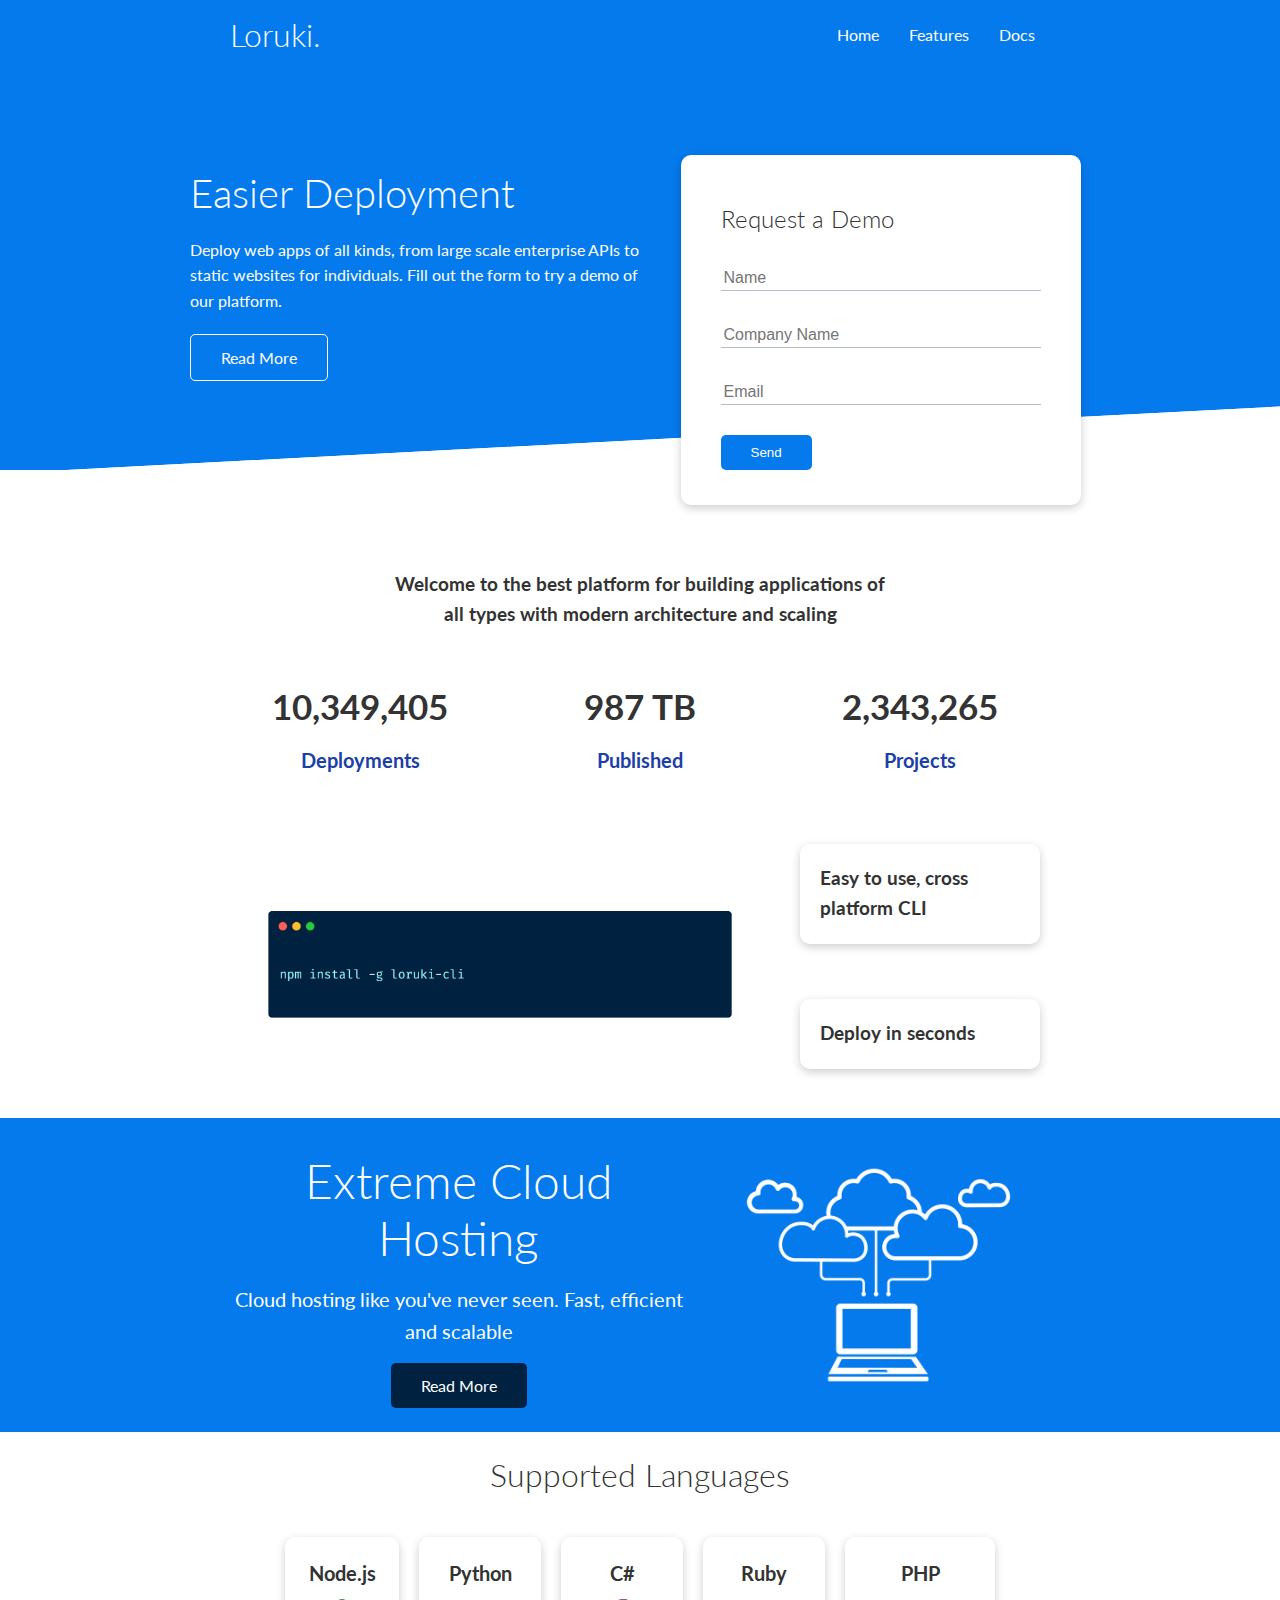
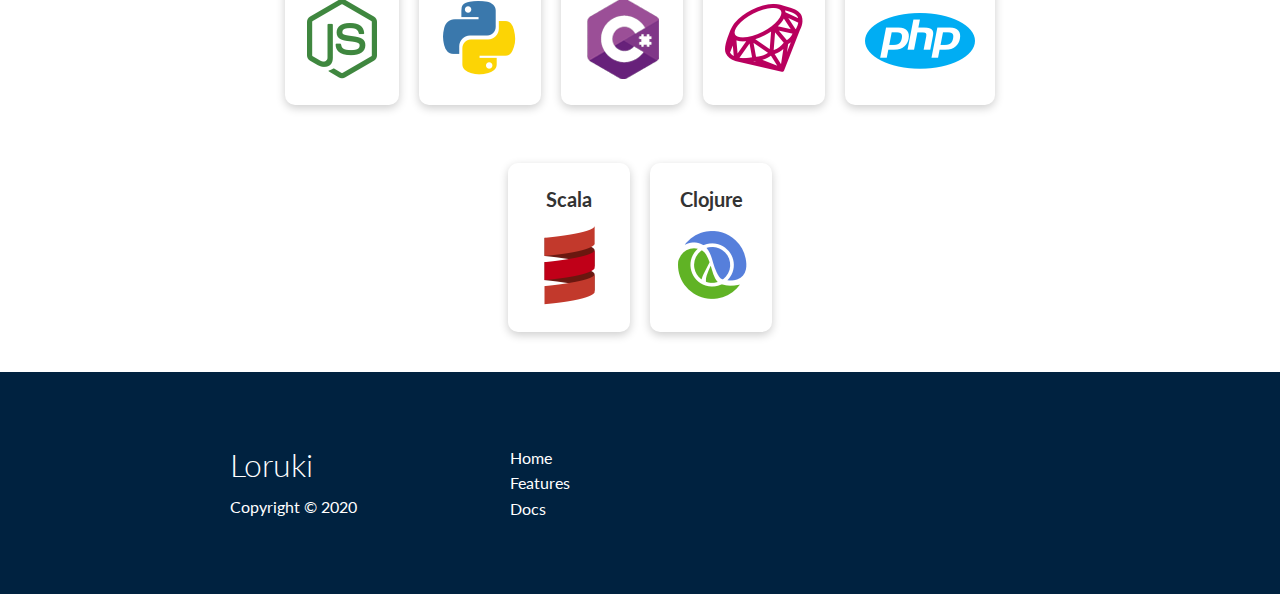
==== index.html @ 0d14b315 "Initial commit" ====
<!DOCTYPE html>
<html lang="en">
<head>
    <meta charset="UTF-8">
    <meta name="viewport" content="width=device-width, initial-scale=1.0">
    <link rel="stylesheet" href="https://cdnjs.cloudflare.com/ajax/libs/font-awesome/5.15.1/css/all.min.css" integrity="sha512-+4zCK9k+qNFUR5X+cKL9EIR+ZOhtIloNl9GIKS57V1MyNsYpYcUrUeQc9vNfzsWfV28IaLL3i96P9sdNyeRssA==" crossorigin="anonymous" />
    <link rel="stylesheet" href="css/utilities.css">
    <link rel="stylesheet" href="css/style.css">
    <title>Loruki | Cloud Hosting For Everyone</title>
</head>
<body>
     <!-- Navbar -->
    <div class="navbar">
        <div class="container flex">
            <h1 class="logo">Loruki.</h1>
            <nav>
                <ul>
                    <li><a href="index.html">Home</a></li>
                    <li><a href="features.html">Features</a></li>
                    <li><a href="docs.html">Docs</a></li>
                </ul>
            </nav>
        </div>
    </div>

    <!-- Showcase -->
    <section class="showcase">
        <div class="container grid">
            <div class="showcase-text">
                <h1>Easier Deployment</h1>
                <p>Deploy web apps of all kinds, from large scale enterprise APIs to static websites for individuals. Fill out the form to try a demo of our platform.</p>
                <a href="features.html" class="btn btn-outline">Read More</a>
            </div>  

            <div class="showcase-form card">
                <h2>Request a Demo</h2>
                <form>
                    <div class="form-control">
                        <input type="text" name="name" placeholder="Name" required>
                    </div>
                    <div class="form-control">
                        <input type="text" name="company" placeholder="Company Name" required>
                    </div>
                    <div class="form-control">
                        <input type="email" name="email" placeholder="Email" required>
                    </div>
                    <input type="submit" value="Send" class="btn btn-primary">
                </form>
            </div>
        </div>
    </section>

    <!-- Stats -->
    <section class="stats">
        <div class="container">
            <h3 class="stats-heading text-center my-1">
                Welcome to the best platform for building applications of all types with modern architecture and scaling
            </h3>

            <div class="grid grid-3 text-center my-4">
                <div>
                    <i class="fas fa-server fa-3x"></i>
                    <h3>10,349,405</h3>
                    <p class="text-secondary">Deployments</p>
                </div>
                <div>
                    <i class="fas fa-upload fa-3x"></i>
                    <h3>987 TB</h3>
                    <p class="text-secondary">Published</p>
                </div>
                <div>
                    <i class="fas fa-project-diagram fa-3x"></i>
                    <h3>2,343,265</h3>
                    <p class="text-secondary">Projects</p>
                </div>
            </div>
        </div>
    </section>

    <!-- Cli -->
    <section class="cli">
        <div class="container grid">
            <img src="images/cli.png" alt="">
            <div class="card">
                <h3>Easy to use, cross platform CLI</h3>
            </div>
            <div class="card">
                <h3>Deploy in seconds</h3>
            </div>
        </div>
    </section>

    <!-- Cloud -->
    <section class="cloud bg-primary my-2 py-2">
        <div class="container grid">
            <div class="text-center">
                <h2 class="lg">Extreme Cloud Hosting</h2>
                <p class="lead my-1">Cloud hosting like you've never seen. Fast, efficient and scalable</p>
                <a href="features.html" class="btn btn-dark">Read More</a>
            </div>
            <img src="images/cloud.png" alt="">
        </div>
    </section>

    <!-- Languages -->
    <section class="languages">
        <h2 class="md text-center my-2">
            Supported Languages
        </h2>
        <div class="container flex">
            <div class="card">
                <h4>Node.js</h4>
                <img src="images/logos/node.png" alt="">
            </div>
            <div class="card">
                <h4>Python</h4>
                <img src="images/logos/python.png" alt="">
            </div>
            <div class="card">
                <h4>C#</h4>
                <img src="images/logos/csharp.png" alt="">
            </div>
            <div class="card">
                <h4>Ruby</h4>
                <img src="images/logos/ruby.png" alt="">
            </div>
            <div class="card">
                <h4>PHP</h4>
                <img src="images/logos/php.png" alt="">
            </div>
            <div class="card">
                <h4>Scala</h4>
                <img src="images/logos/scala.png" alt="">
            </div>
            <div class="card">
                <h4>Clojure</h4>
                <img src="images/logos/clojure.png" alt="">
            </div>
        </div>
    </section>

    <!-- Footer -->
    <footer class="footer bg-dark py-5">
        <div class="container grid grid-3">
            <div>
                <h1>Loruki</h1>
                <p>Copyright &copy; 2020 </p>
            </div>
            <nav>
                <ul>
                    <li><a href="index.html">Home</a></li>
                    <li><a href="features.html">Features</a></li>
                    <li><a href="docs.html">Docs</a></li>
                </ul>
            </nav>
            <div class="social">
                <a href="#"><i class="fab fa-github fa-2x"></i></a>
                <a href="#"><i class="fab fa-facebook fa-2x"></i></a>
                <a href="#"><i class="fab fa-instagram fa-2x"></i></a>
                <a href="#"><i class="fab fa-twitter fa-2x"></i></a>
            </div>
        </div>
    </footer>
</body>
</html>
---- css/utilities.css ----
.container {
    max-width: 900px;
    margin: 0 auto;
    overflow: auto;
    padding: 0 40px;
}

.card {
    background-color: #fff;
    color: #333;
    border-radius: 10px;
    box-shadow: 0 3px 10px rgba(0,0,0, .2);
    padding: 20px;
    margin: 10px;
}

.btn {
    display: inline-block;
    padding: 10px 30px;
    cursor: pointer;
    background: var(--primary-color);
    color: #fff;
    border: none;
    border-radius: 5px;
}

.btn-outline {
    background-color: transparent;
    border: 1px #fff solid;
}

.btn:hover {
    transform: scale(.98);
}

/* Backgrounds & colored buttons*/ 
.bg-primary, .btn-primary {
    background-color: var(--primary-color);
    color: #fff;
}

.bg-secondary, .btn-secondary {
    background-color: var(--secondary-color);
    color: #fff;
}

.bg-dark, .btn-dark {
    background-color: var(--dark-color);
    color: #fff;
}

.bg-light, .btn-light {
    background-color: var(--light-color);
    color: #333;
}

.bg-primary a,
.btn-primary a,
.bg-secondary a,
.btn-secondary a,
.bg-dark a,
.btn-dark a {
    color: #fff;
}

/* Text colors */
.text-primary {
    color: var(--primary-color);
}

.text-secondary {
    color: var(--secondary-color);
}

.text-dark {
    color: var(--dark-color);
}

.text-light {
    color: var(--light-color);
}

/* Text sizes*/
.lead {
    font-size: 20px;
}

.sm {
    font-size: 1rem;
}

.md {
    font-size: 2rem;
}

.lg {
    font-size: 3rem;
}

.xl {
    font-size: 4rem;
}

.text-center {
    text-align: center;
}

/* Alert */
.alert {
    background-color: var(--light-color);
    padding: 10px 20px;
    font-weight: bold;
    margin: 15px 0;
}

.alert i {
    margin-right: 10px;
}

.alert-success {
    background-color: var(--success-color);
    color: #fff;
}

.alert-error {
    background-color: var(--error-color);
    color: #fff;
}

.flex {
    display: flex;
    justify-content: center;
    align-items: center;
    height: 100%;
}

.grid {
    display: grid;
    grid-template-columns: repeat(2, 1fr);
    gap: 20px;
    justify-content: center;
    align-items: center;
    height: 100%;
}

.grid-3 {
    grid-template-columns: repeat(3, 1fr);
}

/* Margin */
.my-1 {
    margin: 1rem 0;
}

.my-2 {
    margin: 1.5rem 0;
}

.my-3 {
    margin: 2rem 0;
}

.my-4 {
    margin: 3rem 0;
}

.my-5 {
    margin: 4rem 0;
}

.m-1 {
    margin: 1rem;
}

.m-2 {
    margin: 1.5rem;
}

.m-3 {
    margin: 2rem;
}

.m-4 {
    margin: 3rem;
}

.m-5 {
    margin: 4rem;
}

/* Padding */

.py-1 {
    padding: 1rem 0;
}

.py-2 {
    padding: 1.5rem 0;
}

.py-3 {
    padding: 2rem 0;
}

.py-4 {
    padding: 3rem 0;
}

.py-5 {
    padding: 4rem 0;
}

.p-1 {
    padding: 1rem;
}

.p-2 {
    padding: 1.5rem;
}

.p-3 {
    padding: 2rem;
}

.p-4 {
    padding: 3rem;
}

.p-5 {
    padding: 4rem;
}
---- css/style.css ----
@import url('https://fonts.googleapis.com/css2?family=Lato:wght@300&display=swap');

:root {
    --primary-color: #047aed;
    --secondary-color: #1c3fa8;
    --dark-color: #002240;
    --light-color: #f4f4f4;
    --success-color: #5cb85c;
    --error-color :#d9534f;
}

* {
    box-sizing: border-box;
    padding: 0;
    margin: 0;
}

body {
    font-family: 'Lato', sans-serif;
    color: #333;
    line-height: 1.6;
}

ul {
    list-style-type: none ;
}

a {
    text-decoration: none;
    color: #333;
}

h1, h2 {
    font-weight: 300;
    line-height: 1.2;
    margin: 10px 0;
}

p {
    margin: 10px 0;
}

img {
    width: 100%;
}

code,
pre {
    background: #333;
    color: #fff;
    padding: 10px;
}

.hidden {
    visibility: hidden;
    height: 0;
}

/* Nav Bar */
.navbar {
    background-color: var(--primary-color);
    color: #fff;
    height: 70px;
}

.navbar ul {
    display: flex;
}

.navbar a {
    color: #fff;
    padding: 10px;
    margin: 0 5px;
}

.navbar a:hover {
    border-bottom: 2px #fff solid;
}

.navbar .flex {
    justify-content: space-between;
}

/* Showcase */
.showcase {
    height: 400px;
    background-color: var(--primary-color);
    color: #fff;
    position: relative;
}

.showcase h1 {
    font-size: 40px;
}

.showcase p {
    margin: 20px 0;
}

.showcase .grid {
    overflow: visible;
    grid-template-columns: 55% auto;
    gap: 30px;
}

.showcase-text {
    animation: slideInFromLeft 1s ease-in;
}

.showcase-form {
    position: relative;
    top: 60px;
    height: 350px;
    width: 400px;
    padding: 40px;
    z-index: 100;
    justify-self: flex-end;
    animation: slideInFromRight 1s ease-in;
}

.showcase-form .form-control {
    margin: 30px 0;
}

.showcase-form input[type='text'],
.showcase-form input[type='email'] {
    border: 0;
    border-bottom: 1px solid #b4becb;
    width: 100%;
    padding: 3px;
    font-size: 16px;
}
 
.showcase-form input:focus {
    outline: none;
}

.showcase::before,
.showcase::after {
    content: '';
    position: absolute;
    height: 100px;
    bottom: -70px;
    right: 0;
    left: 0;
    background: #fff;
    transform: skewY(-3deg);
    -webkit-transform: skewY(-3deg);
    -moz-transform: skewY(-3deg);
    -ms-transform: skewY(-3deg);
}

/* Stats */
.stats {
    padding-top: 100px;
    animation: slideInFromBottom 1s ease-in;
}

.stats-heading {
    max-width: 500px;
    margin: auto;
}

.stats .grid h3 {
    font-size: 35px;
}

.stats .grid p {
    font-size: 20px;
    font-weight: bold;
}

/* Cli */
.cli .grid {
    grid-template-columns: repeat(3, 1fr);
    grid-template-rows: repeat(2, 1fr);
}

.cli .grid > *:first-child {
    grid-column: 1 / span 2;
    grid-row: 1 / span 2;
}

/* Cloud */
.cloud .grid {
    grid-template-columns: 4fr 3fr;
}

/* Languages */
.languages .flex {
    flex-wrap: wrap;
}

.languages .card{
    text-align: center;
    margin: 18px 10px 40px;
    transition: transform .2s ease-in;
}

.languages .card h4 {
    font-size: 20px;
    margin-bottom: 10px;
}

.languages .card:hover {
    transform: translateY(-15px);
}

/* Features */
.features-head img,
.docs-head img {
    width: 200px;
    justify-self: flex-end;
}

.features-sub-head img {
    width: 300px;
    justify-self: flex-end;
}

.features-main .card > i {
    margin-right: 20px;
}

.features-main .grid {
    padding: 30px;
}

.features-main .grid > *:first-child {
    grid-column: 1 / span 3;
}

.features-main .grid > *:nth-child(2) {
    grid-column: 1 / span 2;
}

/* Docs */
.docs-main h3 {
    margin: 20px 0;
}

.docs-main .grid {
    grid-template-columns: 1fr 2fr;
    align-items: flex-start;
}

.docs-main nav li {
    font-size: 17px;
    padding-bottom: 5px;
    margin-bottom: 5px;
    border-bottom: 1px #ccc solid;
}

.docs-main a:hover {
    font-weight: bold;
}

/* Footer */
.footer .social a {
    margin: 0 10px;
}

/* Animations */
@keyframes slideInFromLeft {
    0% {
      transform: translateX(-100%);
    }
  
    100% {
      transform: translateX(0);
    }
  }
  
  @keyframes slideInFromRight {
    0% {
      transform: translateX(100%);
    }
  
    100% {
      transform: translateX(0);
    }
  }
  
  @keyframes slideInFromTop {
    0% {
      transform: translateY(-100%);
    }
  
    100% {
      transform: translateX(0);
    }
  }
  
  @keyframes slideInFromBottom {
    0% {
      transform: translateY(100%);
    }
  
    100% {
      transform: translateX(0);
    }
  }

/* Tablets and under */
@media(max-width: 768px) {
    .grid,
    .showcase .grid,
    .stats .grid,
    .cli .grid,
    .cloud .grid,
    .features-main .grid,
    .docs-main .grid {
         grid-template-columns: 1fr;
         grid-template-rows: 1fr;
    }

    .showcase {
        height: auto;
    }

    .showcase-text {
        text-align: center;
        margin-top: 40px;
        animation: slideInFromTop 1s ease-in;
    }

    .showcase-form {
        justify-self: center;
        margin: auto;
        animation: slideInFromBottom 1s ease-in;
    }

    .cli .grid > *:first-child {
        grid-column: 1;
        grid-row: 1;
    }
}

.features-head,
.features-sub-head,
.docs-head {
    text-align: center;
}

.features-head img,
.features-sub-head img,
.docs-head img {
    justify-self: center;
}

.features-main .grid > *:first-child,
.features-main .grid > *:nth-child(2) {
    grid-column: 1;
}

/* Mobile */
@media(max-width: 500px) {
    .navbar {
        height: 110px;
    }

    .navbar .flex {
        flex-direction: column;
    }
    
    .navbar ul {
        padding: 10px;
        background-color: rgba(0,0,0,0.1);
    }
}
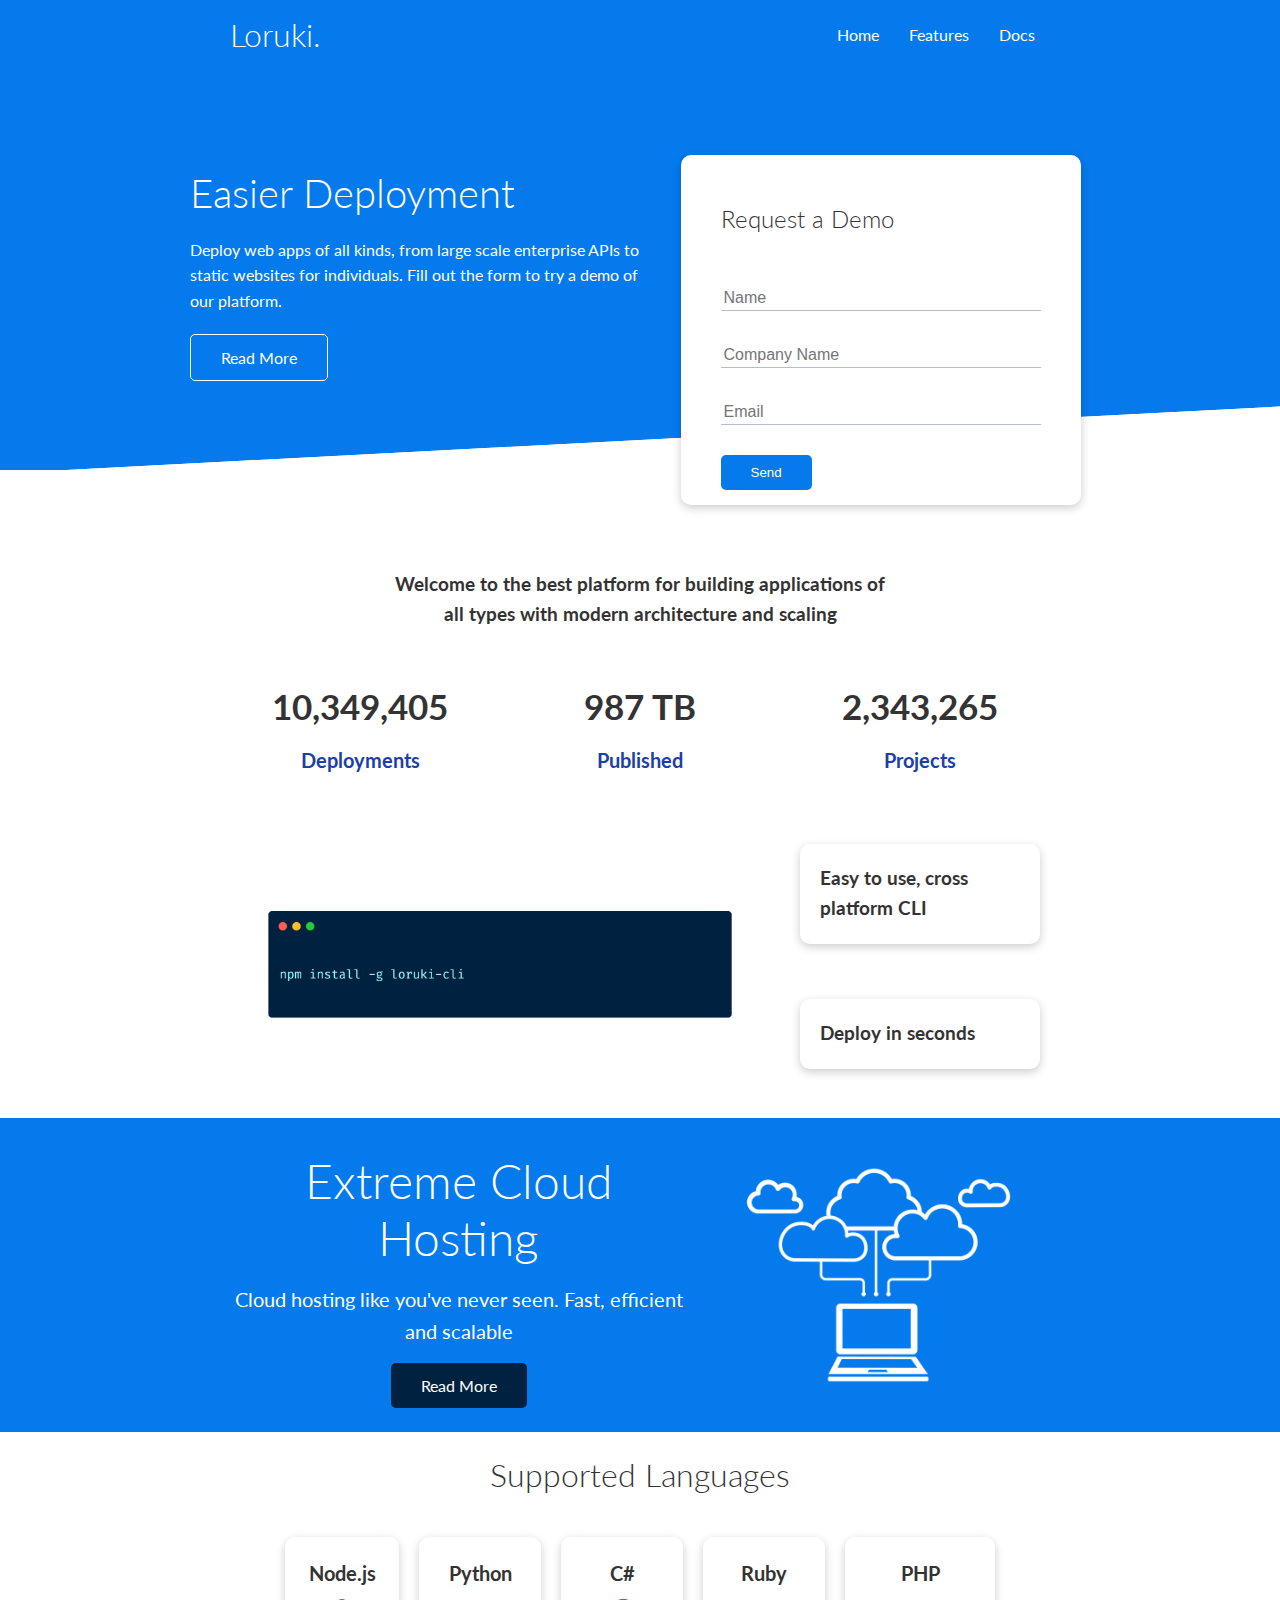
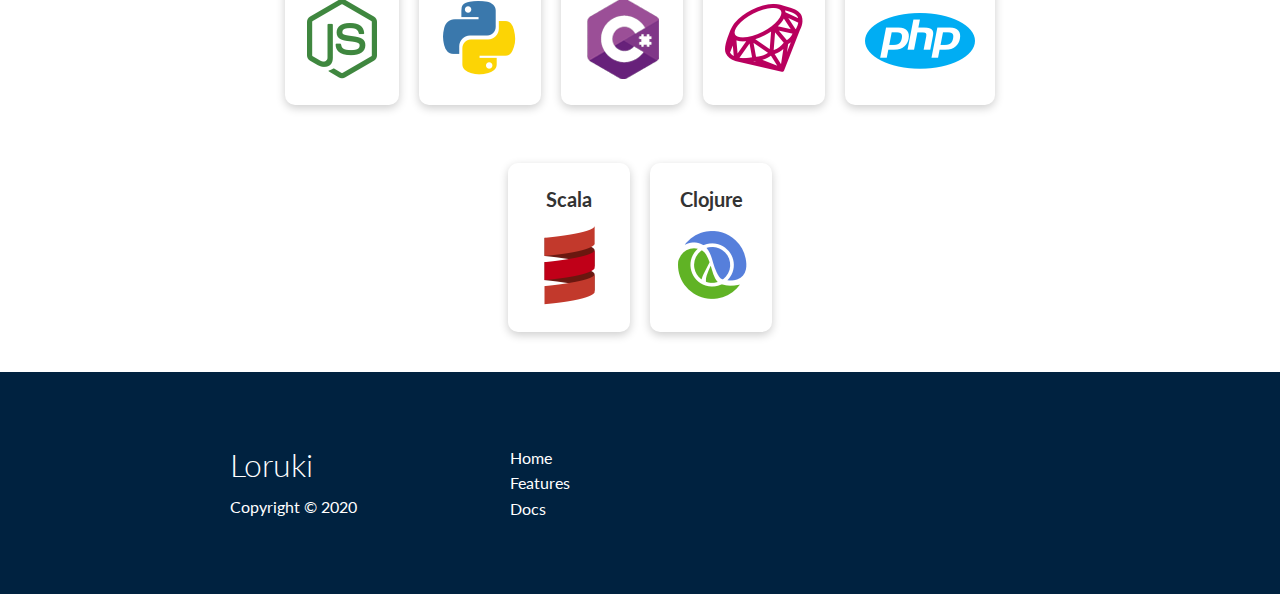
==== commit c129ae78: "updated form" ====
--- a/index.html
+++ b/index.html
@@ -34,7 +34,11 @@
 
             <div class="showcase-form card">
                 <h2>Request a Demo</h2>
-                <form>
+                <form name="contact" netlify-honeypot="bot-field" method="POST" data-netlify="true">
+                    <input type="hidden" name="form-name" value="contact">
+                    <p class="hidden">
+                        <label>Don’t fill this out if you're human: <input name="bot-field" /></label>
+                      </p>
                     <div class="form-control">
                         <input type="text" name="name" placeholder="Name" required>
                     </div>
